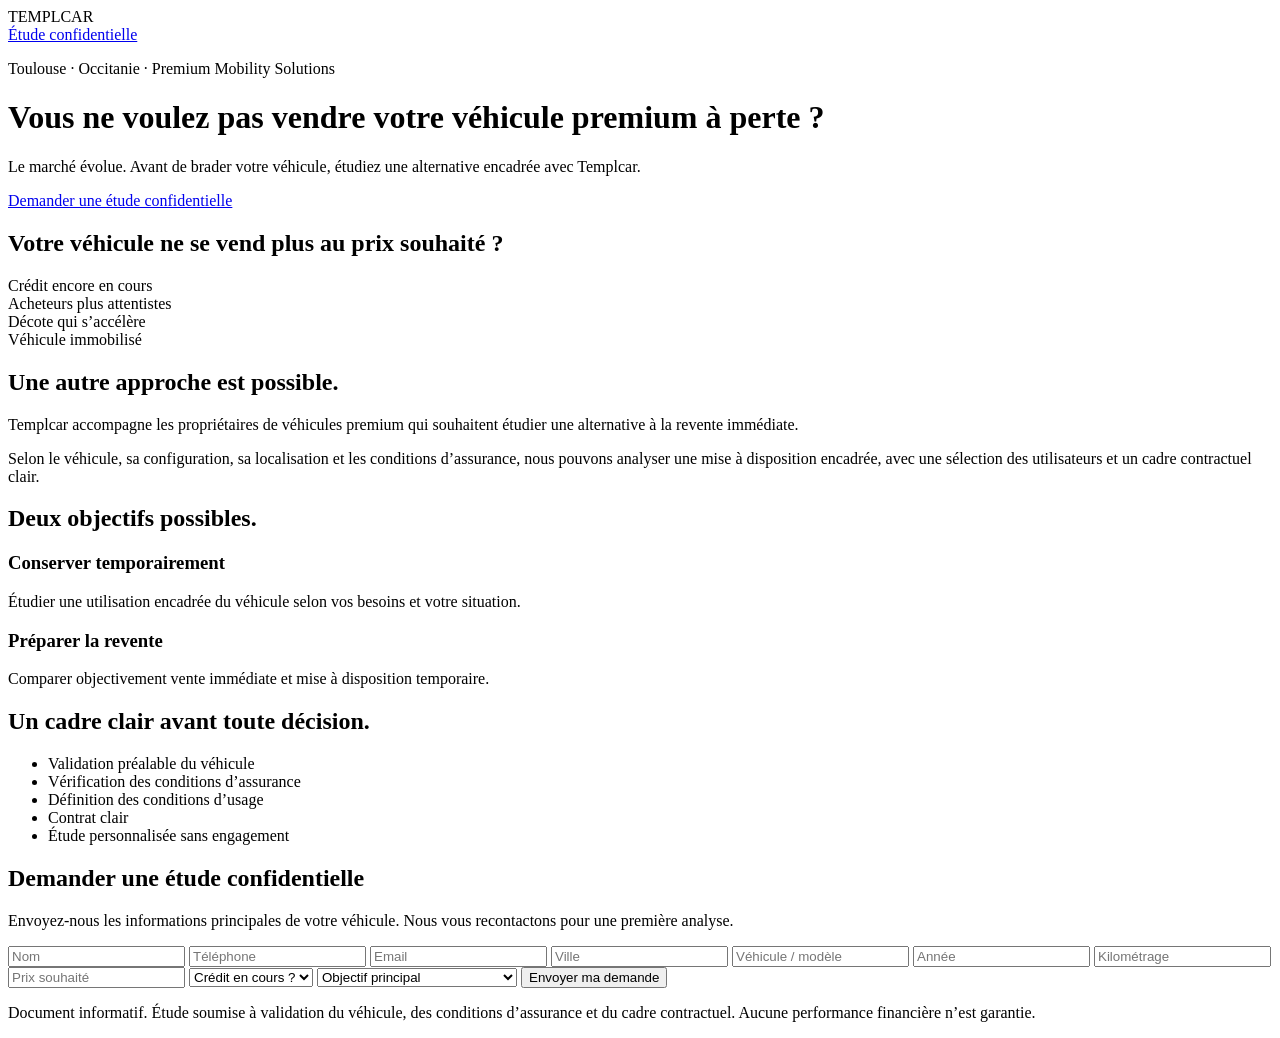
==== index.html @ 616babc9 "Ajout page d'accueil" ====
<!DOCTYPE html>
<html lang="fr">
<head>
  <meta charset="UTF-8" />
  <meta name="viewport" content="width=device-width, initial-scale=1.0" />
  <title>Rentabilisez votre voiture | Templcar</title>
  <meta name="description" content="Vous ne voulez pas vendre votre véhicule premium à perte ? Étudiez une alternative encadrée avec Templcar." />
  <link rel="stylesheet" href="style.css" />
</head>

<body>
  <header class="hero">
    <nav class="nav">
      <div class="brand">TEMPLCAR</div>
      <a href="#contact" class="nav-cta">Étude confidentielle</a>
    </nav>

    <div class="hero-content">
      <p class="eyebrow">Toulouse · Occitanie · Premium Mobility Solutions</p>
      <h1>Vous ne voulez pas vendre votre véhicule premium à perte ?</h1>
      <p class="subtitle">
        Le marché évolue. Avant de brader votre véhicule, étudiez une alternative encadrée avec Templcar.
      </p>
      <a href="#contact" class="cta">Demander une étude confidentielle</a>
    </div>
  </header>

  <main>
    <section class="section dark">
      <h2>Votre véhicule ne se vend plus au prix souhaité ?</h2>
      <div class="grid">
        <div class="card">Crédit encore en cours</div>
        <div class="card">Acheteurs plus attentistes</div>
        <div class="card">Décote qui s’accélère</div>
        <div class="card">Véhicule immobilisé</div>
      </div>
    </section>

    <section class="section">
      <h2>Une autre approche est possible.</h2>
      <p>
        Templcar accompagne les propriétaires de véhicules premium qui souhaitent étudier une alternative
        à la revente immédiate.
      </p>
      <p>
        Selon le véhicule, sa configuration, sa localisation et les conditions d’assurance, nous pouvons
        analyser une mise à disposition encadrée, avec une sélection des utilisateurs et un cadre contractuel clair.
      </p>
    </section>

    <section class="section dark">
      <h2>Deux objectifs possibles.</h2>
      <div class="grid two">
        <div class="card">
          <h3>Conserver temporairement</h3>
          <p>Étudier une utilisation encadrée du véhicule selon vos besoins et votre situation.</p>
        </div>
        <div class="card">
          <h3>Préparer la revente</h3>
          <p>Comparer objectivement vente immédiate et mise à disposition temporaire.</p>
        </div>
      </div>
    </section>

    <section class="section">
      <h2>Un cadre clair avant toute décision.</h2>
      <ul>
        <li>Validation préalable du véhicule</li>
        <li>Vérification des conditions d’assurance</li>
        <li>Définition des conditions d’usage</li>
        <li>Contrat clair</li>
        <li>Étude personnalisée sans engagement</li>
      </ul>
    </section>

    <section class="section contact" id="contact">
      <h2>Demander une étude confidentielle</h2>
      <p>
        Envoyez-nous les informations principales de votre véhicule. Nous vous recontactons pour une première analyse.
      </p>

      <form action="mailto:contact@templcar.fr" method="post" enctype="text/plain">
        <input type="text" name="Nom" placeholder="Nom" required />
        <input type="tel" name="Téléphone" placeholder="Téléphone" required />
        <input type="email" name="Email" placeholder="Email" />
        <input type="text" name="Ville" placeholder="Ville" />
        <input type="text" name="Véhicule" placeholder="Véhicule / modèle" required />
        <input type="text" name="Année" placeholder="Année" />
        <input type="text" name="Kilométrage" placeholder="Kilométrage" />
        <input type="text" name="Prix souhaité" placeholder="Prix souhaité" />
        <select name="Crédit en cours">
          <option>Crédit en cours ?</option>
          <option>Oui</option>
          <option>Non</option>
        </select>
        <select name="Objectif">
          <option>Objectif principal</option>
          <option>Vendre</option>
          <option>Étudier une mise à disposition</option>
          <option>Étudier les deux</option>
        </select>
        <button type="submit">Envoyer ma demande</button>
      </form>

      <p class="legal">
        Document informatif. Étude soumise à validation du véhicule, des conditions d’assurance
        et du cadre contractuel. Aucune performance financière n’est garantie.
      </p>
    </section>
  </main>
</body>
</html>
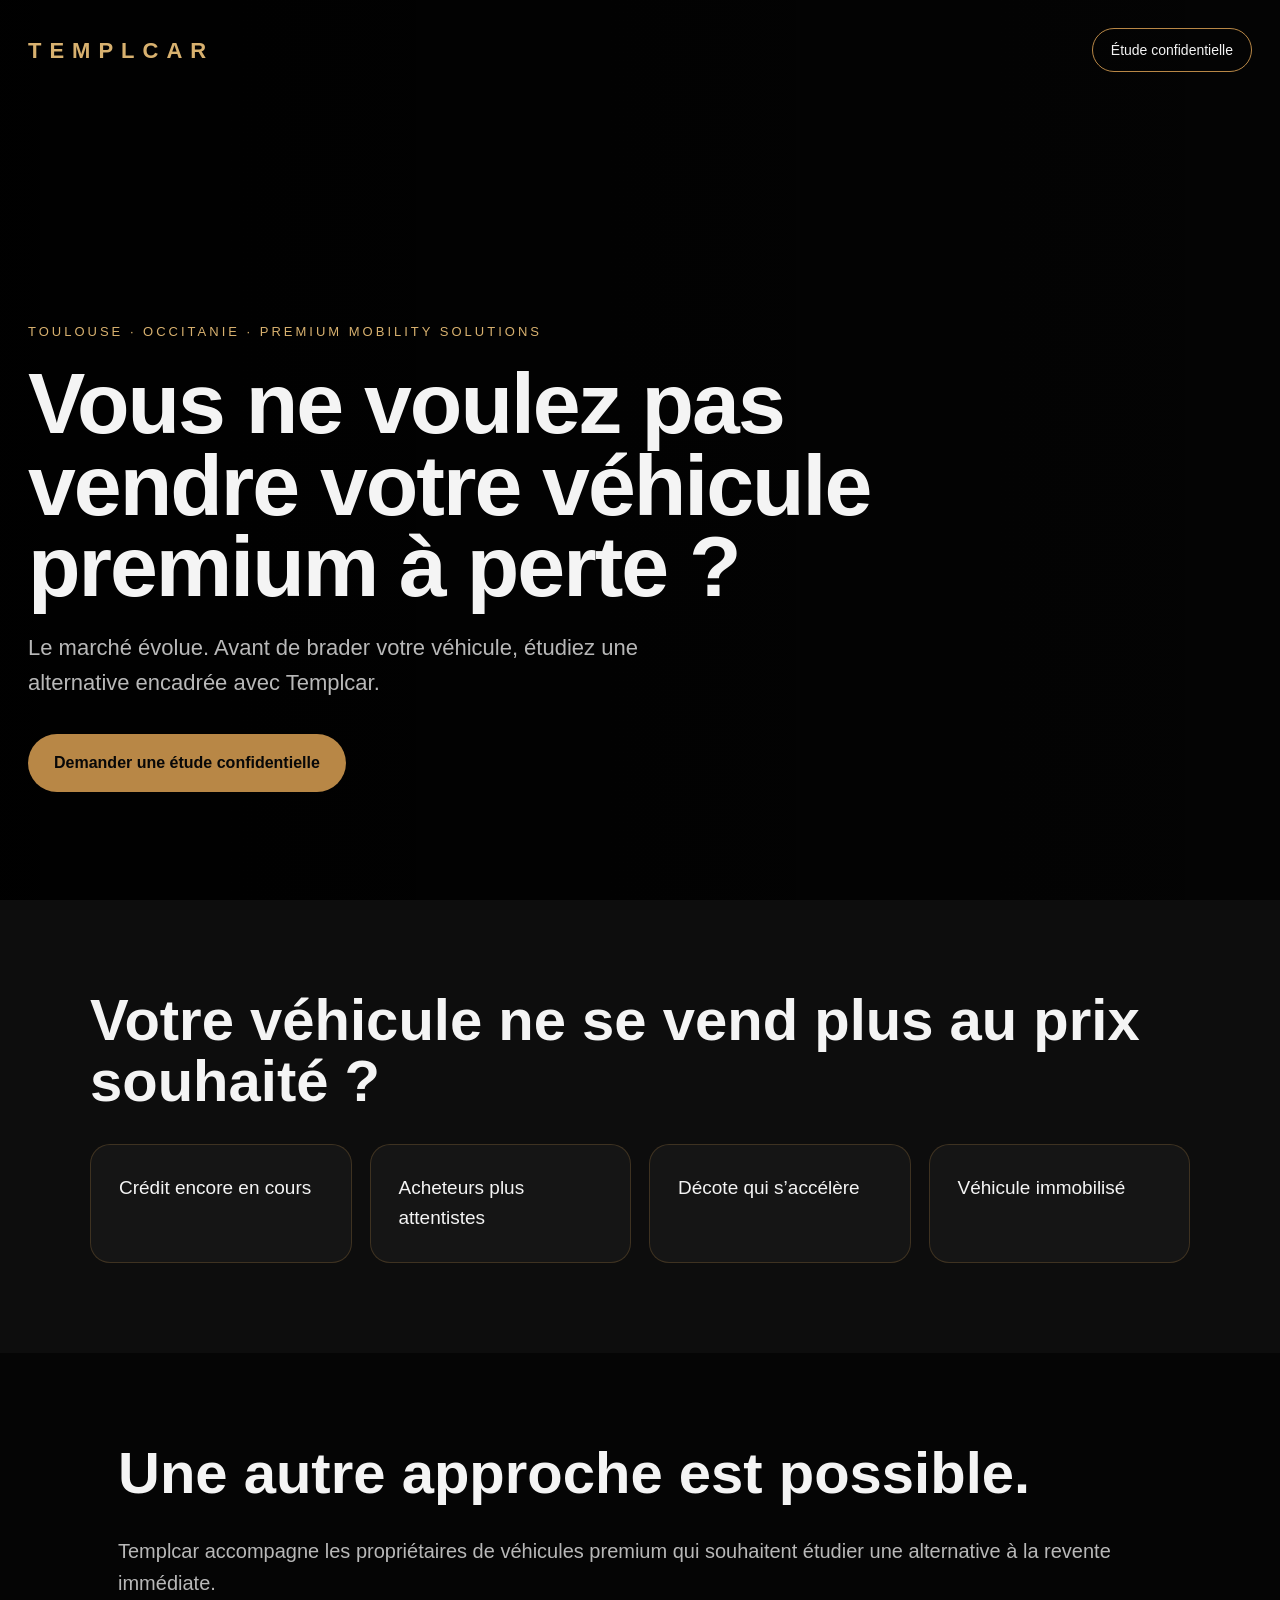
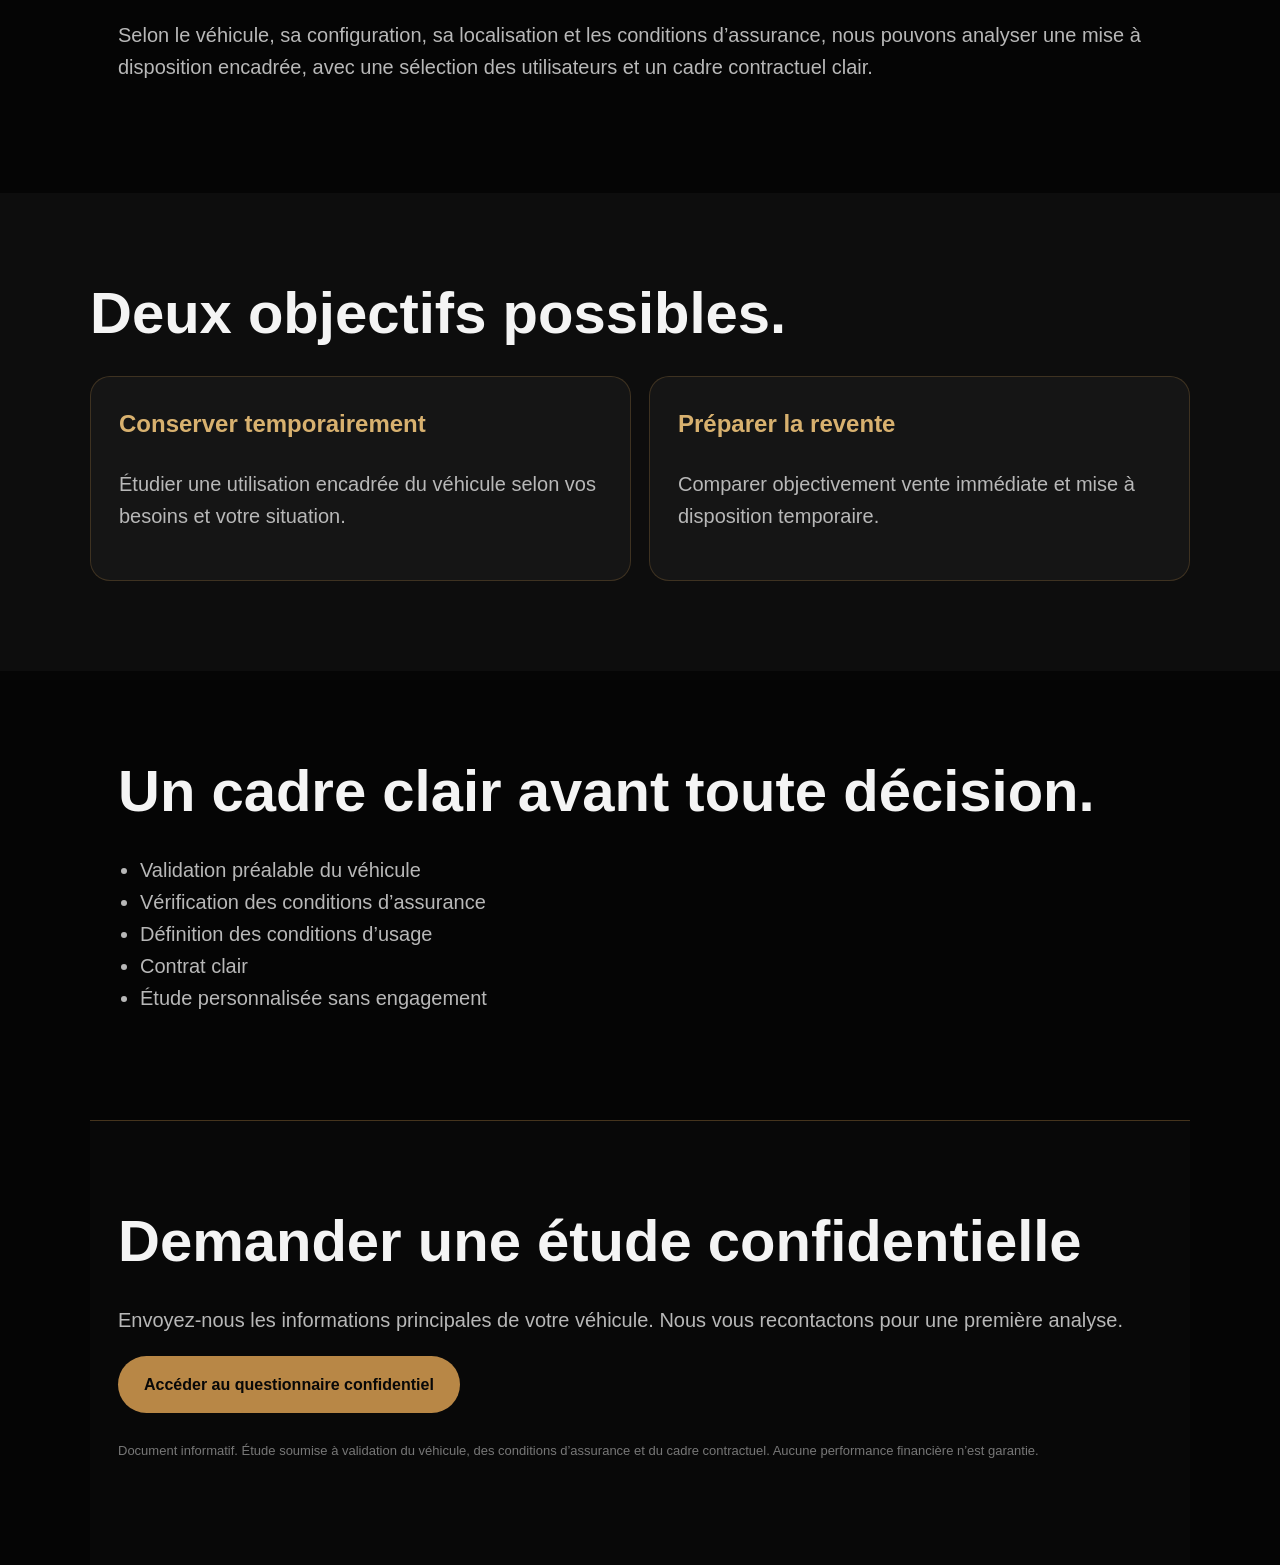
==== commit 9099c799: "Update index.html" ====
--- a/index.html
+++ b/index.html
@@ -21,7 +21,7 @@
       <p class="subtitle">
         Le marché évolue. Avant de brader votre véhicule, étudiez une alternative encadrée avec Templcar.
       </p>
-      <a href="#contact" class="cta">Demander une étude confidentielle</a>
+      <a href="https://tally.so/r/VLb9WE" target="_blank" class="cta">Demander une étude confidentielle</a>
     </div>
   </header>
 
@@ -79,28 +79,9 @@
         Envoyez-nous les informations principales de votre véhicule. Nous vous recontactons pour une première analyse.
       </p>
 
-      <form action="mailto:contact@templcar.fr" method="post" enctype="text/plain">
-        <input type="text" name="Nom" placeholder="Nom" required />
-        <input type="tel" name="Téléphone" placeholder="Téléphone" required />
-        <input type="email" name="Email" placeholder="Email" />
-        <input type="text" name="Ville" placeholder="Ville" />
-        <input type="text" name="Véhicule" placeholder="Véhicule / modèle" required />
-        <input type="text" name="Année" placeholder="Année" />
-        <input type="text" name="Kilométrage" placeholder="Kilométrage" />
-        <input type="text" name="Prix souhaité" placeholder="Prix souhaité" />
-        <select name="Crédit en cours">
-          <option>Crédit en cours ?</option>
-          <option>Oui</option>
-          <option>Non</option>
-        </select>
-        <select name="Objectif">
-          <option>Objectif principal</option>
-          <option>Vendre</option>
-          <option>Étudier une mise à disposition</option>
-          <option>Étudier les deux</option>
-        </select>
-        <button type="submit">Envoyer ma demande</button>
-      </form>
+    <a href="https://tally.so/r/VLb9WE" target="_blank" class="cta">
+  Accéder au questionnaire confidentiel
+</a>
 
       <p class="legal">
         Document informatif. Étude soumise à validation du véhicule, des conditions d’assurance
--- a/style.css
+++ b/style.css
@@ -0,0 +1,235 @@
+:root {
+  --black: #050505;
+  --dark: #0d0d0d;
+  --soft-dark: #151515;
+  --white: #f4f4f4;
+  --muted: #b8b8b8;
+  --gold: #b88746;
+  --gold-light: #d8b16f;
+}
+
+* {
+  box-sizing: border-box;
+}
+
+body {
+  margin: 0;
+  font-family: Arial, Helvetica, sans-serif;
+  background: var(--black);
+  color: var(--white);
+  line-height: 1.6;
+}
+
+a {
+  color: inherit;
+  text-decoration: none;
+}
+
+.hero {
+  min-height: 100vh;
+  padding: 28px;
+  background:
+    linear-gradient(90deg, rgba(0,0,0,0.92), rgba(0,0,0,0.58), rgba(0,0,0,0.25)),
+    url("https://images.unsplash.com/photo-1503376780353-7e6692767b70?auto=format&fit=crop&w=1800&q=80");
+  background-size: cover;
+  background-position: center;
+  display: flex;
+  flex-direction: column;
+}
+
+.nav {
+  display: flex;
+  justify-content: space-between;
+  align-items: center;
+}
+
+.brand {
+  letter-spacing: 8px;
+  font-weight: 700;
+  color: var(--gold-light);
+  font-size: 22px;
+}
+
+.nav-cta {
+  border: 1px solid var(--gold);
+  padding: 10px 18px;
+  border-radius: 999px;
+  font-size: 14px;
+}
+
+.hero-content {
+  max-width: 900px;
+  margin-top: auto;
+  margin-bottom: 80px;
+}
+
+.eyebrow {
+  text-transform: uppercase;
+  letter-spacing: 3px;
+  color: var(--gold-light);
+  font-size: 13px;
+}
+
+h1 {
+  font-size: clamp(42px, 8vw, 86px);
+  line-height: 0.95;
+  max-width: 980px;
+  margin: 20px 0;
+  letter-spacing: -2px;
+}
+
+.subtitle {
+  max-width: 680px;
+  font-size: 22px;
+  color: var(--muted);
+  margin-bottom: 34px;
+}
+
+.cta,
+button {
+  display: inline-block;
+  background: var(--gold);
+  color: #080808;
+  padding: 16px 26px;
+  border-radius: 999px;
+  font-weight: 700;
+  border: none;
+  cursor: pointer;
+}
+
+.section {
+  padding: 90px 28px;
+  max-width: 1100px;
+  margin: 0 auto;
+}
+
+.section.dark {
+  max-width: none;
+  background: var(--dark);
+}
+
+.section.dark > h2,
+.section.dark > p,
+.section.dark > .grid {
+  max-width: 1100px;
+  margin-left: auto;
+  margin-right: auto;
+}
+
+h2 {
+  font-size: clamp(32px, 5vw, 58px);
+  line-height: 1.05;
+  margin: 0 0 32px;
+}
+
+p,
+li {
+  font-size: 20px;
+  color: var(--muted);
+}
+
+.grid {
+  display: grid;
+  grid-template-columns: repeat(4, 1fr);
+  gap: 18px;
+}
+
+.grid.two {
+  grid-template-columns: repeat(2, 1fr);
+}
+
+.card {
+  background: var(--soft-dark);
+  border: 1px solid rgba(184, 135, 70, 0.25);
+  padding: 28px;
+  border-radius: 20px;
+  font-size: 19px;
+}
+
+.card h3 {
+  color: var(--gold-light);
+  font-size: 24px;
+  margin-top: 0;
+}
+
+ul {
+  padding-left: 22px;
+}
+
+.contact {
+  background: #080808;
+  border-top: 1px solid rgba(184, 135, 70, 0.35);
+}
+
+form {
+  display: grid;
+  grid-template-columns: repeat(2, 1fr);
+  gap: 14px;
+  margin-top: 30px;
+}
+
+input,
+select {
+  width: 100%;
+  padding: 16px;
+  background: var(--soft-dark);
+  color: var(--white);
+  border: 1px solid rgba(255,255,255,0.16);
+  border-radius: 12px;
+  font-size: 16px;
+}
+
+button {
+  margin-top: 10px;
+  grid-column: span 2;
+  font-size: 17px;
+}
+
+.legal {
+  font-size: 13px;
+  color: #777;
+  margin-top: 28px;
+}
+
+@media (max-width: 800px) {
+  .nav {
+    align-items: flex-start;
+    gap: 20px;
+  }
+
+  .brand {
+    font-size: 18px;
+    letter-spacing: 5px;
+  }
+
+  .nav-cta {
+    display: none;
+  }
+
+  .hero {
+    padding: 22px;
+    min-height: 90vh;
+  }
+
+  .hero-content {
+    margin-bottom: 40px;
+  }
+
+  .subtitle {
+    font-size: 18px;
+  }
+
+  .grid,
+  .grid.two,
+  form {
+    grid-template-columns: 1fr;
+  }
+
+  button {
+    grid-column: span 1;
+  }
+
+  .section {
+    padding: 70px 22px;
+  }
+}
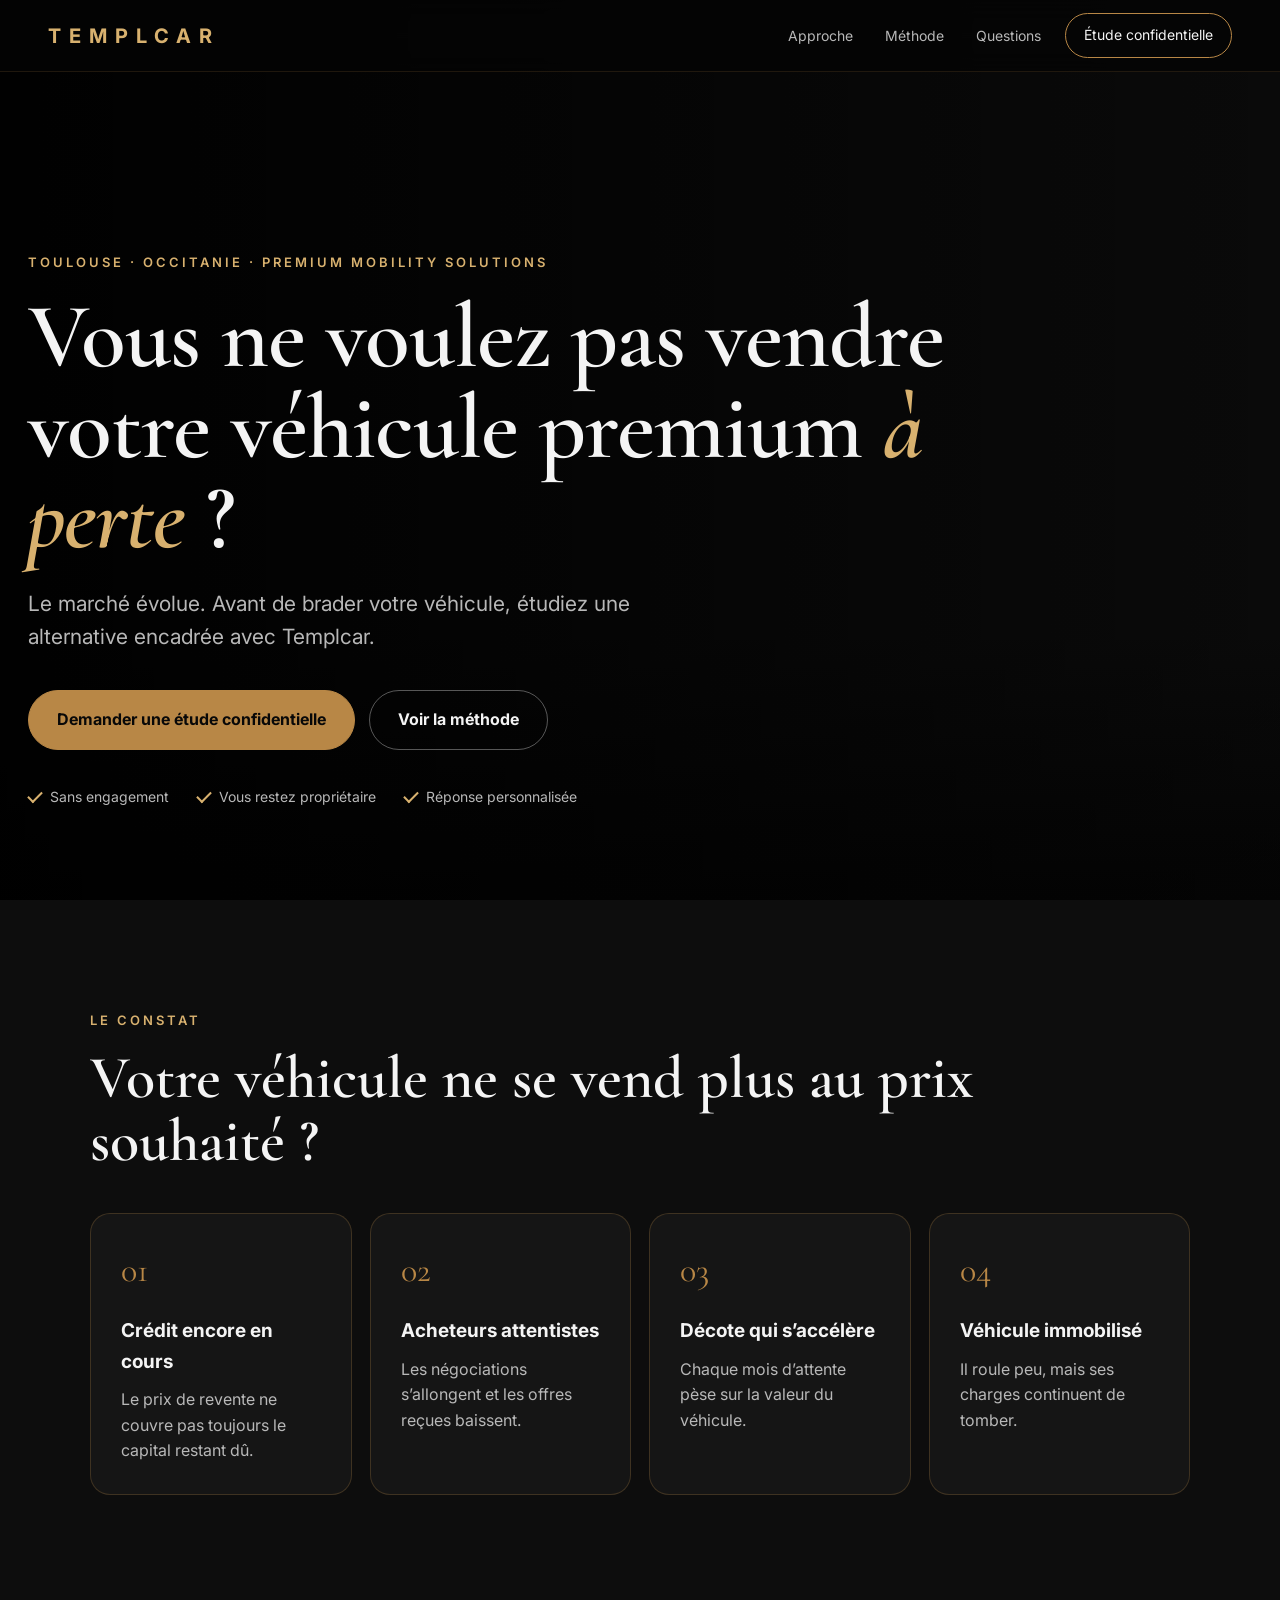
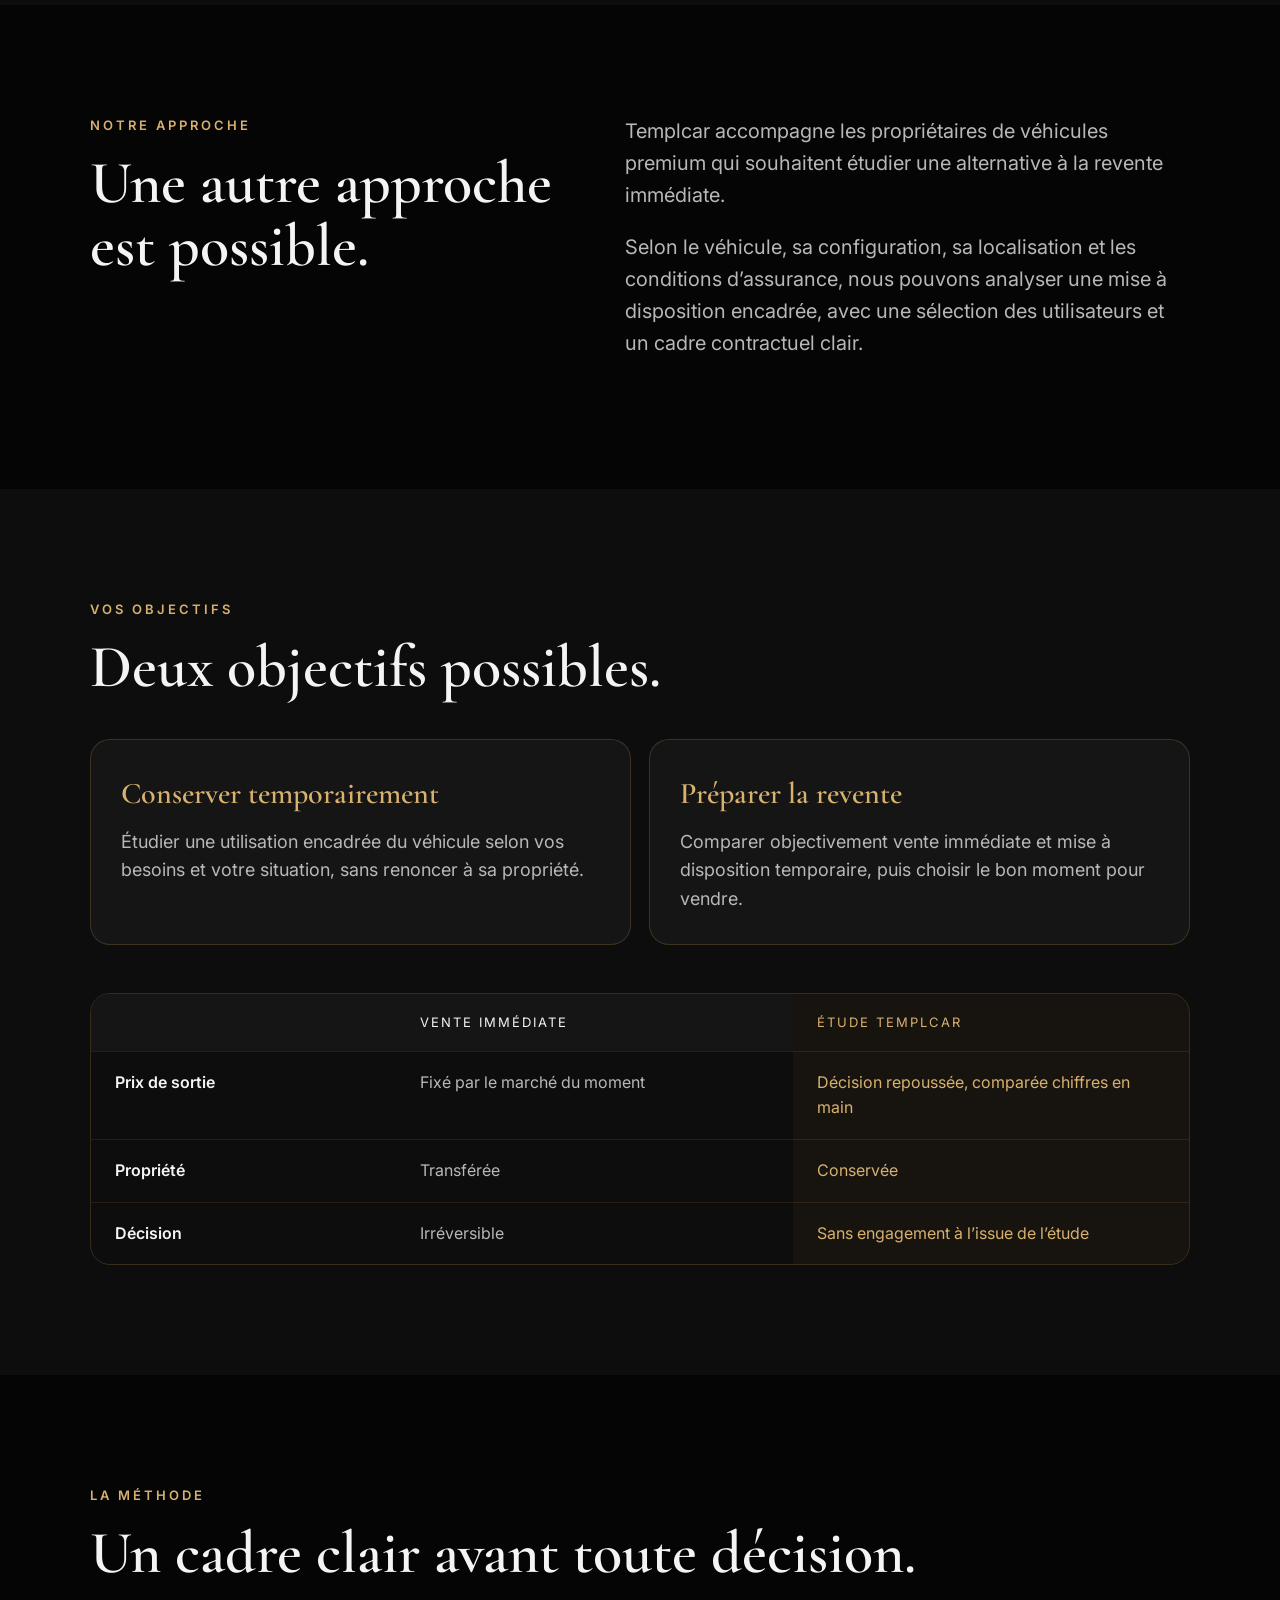
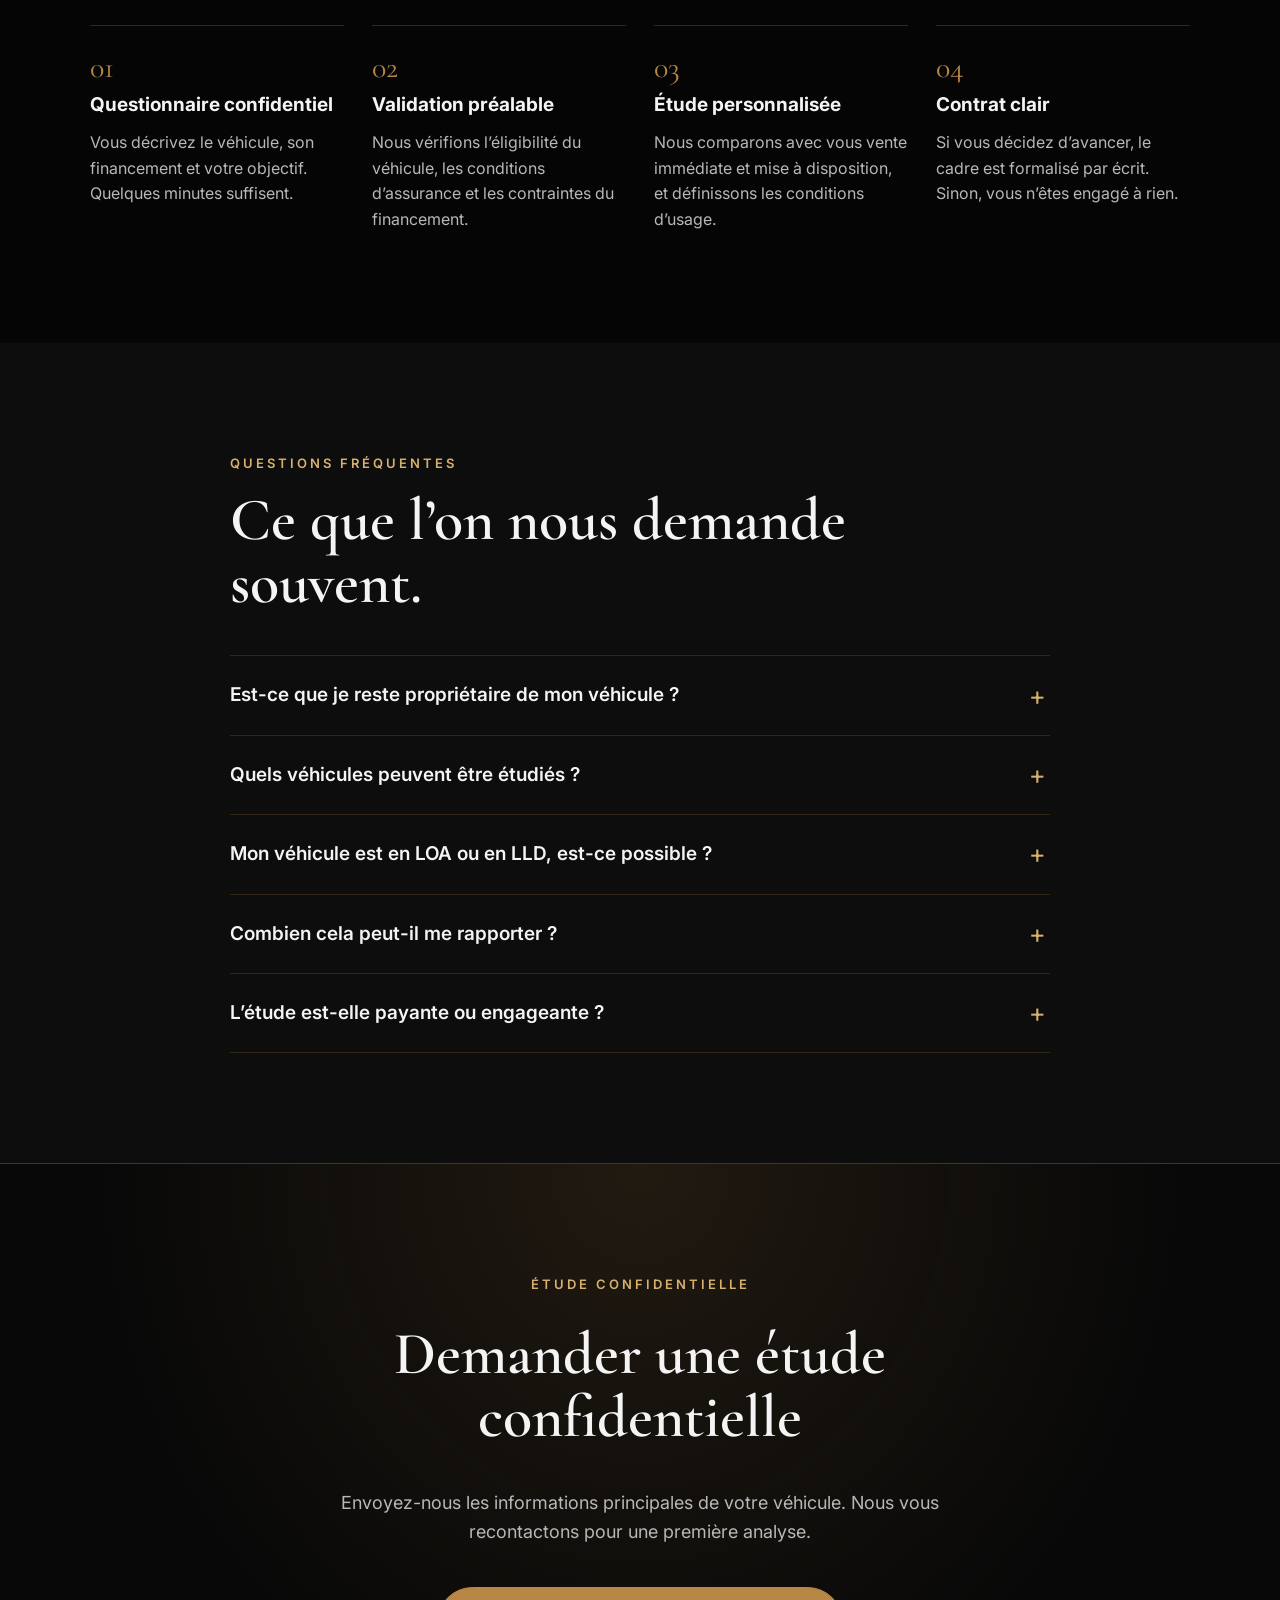
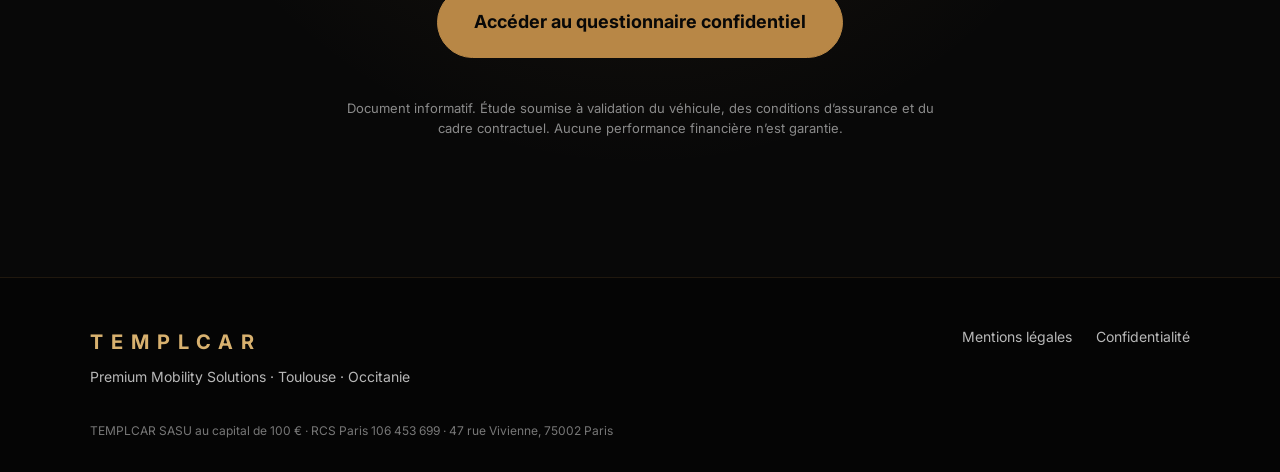
==== commit 64fa05be: "Refonte de la landing Templcar : structure, méthode, FAQ, mentions légales - Navigation fixe, CTA mo" ====
--- a/index.html
+++ b/index.html
@@ -3,91 +3,253 @@
 <head>
   <meta charset="UTF-8" />
   <meta name="viewport" content="width=device-width, initial-scale=1.0" />
-  <title>Rentabilisez votre voiture | Templcar</title>
-  <meta name="description" content="Vous ne voulez pas vendre votre véhicule premium à perte ? Étudiez une alternative encadrée avec Templcar." />
+  <title>Rentabilisez votre véhicule premium | Templcar · Toulouse</title>
+  <meta name="description" content="Vous ne voulez pas vendre votre véhicule premium à perte ? Templcar étudie avec vous une mise à disposition encadrée, à Toulouse et en Occitanie. Étude confidentielle et sans engagement." />
+  <meta name="theme-color" content="#050505" />
+
+  <meta property="og:type" content="website" />
+  <meta property="og:locale" content="fr_FR" />
+  <meta property="og:title" content="Rentabilisez votre véhicule premium | Templcar" />
+  <meta property="og:description" content="Avant de brader votre véhicule, étudiez une alternative encadrée. Étude confidentielle et sans engagement." />
+  <meta property="og:image" content="https://images.unsplash.com/photo-1503376780353-7e6692767b70?auto=format&fit=crop&w=1200&h=630&q=80" />
+  <meta name="twitter:card" content="summary_large_image" />
+
+  <link rel="icon" href="data:image/svg+xml,%3Csvg xmlns='http://www.w3.org/2000/svg' viewBox='0 0 64 64'%3E%3Crect width='64' height='64' rx='14' fill='%23050505'/%3E%3Ctext x='32' y='44' font-family='Georgia,serif' font-size='36' text-anchor='middle' fill='%23d8b16f'%3ET%3C/text%3E%3C/svg%3E" />
+
+  <link rel="preconnect" href="https://fonts.googleapis.com" />
+  <link rel="preconnect" href="https://fonts.gstatic.com" crossorigin />
+  <link href="https://fonts.googleapis.com/css2?family=Cormorant+Garamond:wght@500;600;700&family=Inter:wght@400;500;600;700&display=swap" rel="stylesheet" />
+  <link rel="preload" as="image" href="https://images.unsplash.com/photo-1503376780353-7e6692767b70?auto=format&fit=crop&w=1800&q=80" />
   <link rel="stylesheet" href="style.css" />
+
+  <script type="application/ld+json">
+  {
+    "@context": "https://schema.org",
+    "@type": "Organization",
+    "name": "TEMPLCAR",
+    "slogan": "Premium Mobility Solutions",
+    "legalName": "TEMPLCAR SASU",
+    "taxID": "106 453 699 RCS Paris",
+    "areaServed": ["Toulouse", "Occitanie"],
+    "address": {
+      "@type": "PostalAddress",
+      "streetAddress": "47 rue Vivienne",
+      "postalCode": "75002",
+      "addressLocality": "Paris",
+      "addressCountry": "FR"
+    }
+  }
+  </script>
 </head>
 
 <body>
-  <header class="hero">
-    <nav class="nav">
-      <div class="brand">TEMPLCAR</div>
+  <a class="skip-link" href="#main">Aller au contenu</a>
+
+  <header class="site-header" id="top">
+    <nav class="nav" aria-label="Navigation principale">
+      <a href="#top" class="brand" aria-label="Templcar, retour en haut">TEMPLCAR</a>
+      <ul class="nav-links">
+        <li><a href="#approche">Approche</a></li>
+        <li><a href="#methode">Méthode</a></li>
+        <li><a href="#faq">Questions</a></li>
+      </ul>
       <a href="#contact" class="nav-cta">Étude confidentielle</a>
     </nav>
-
+  </header>
+
+  <section class="hero" aria-labelledby="hero-title">
     <div class="hero-content">
       <p class="eyebrow">Toulouse · Occitanie · Premium Mobility Solutions</p>
-      <h1>Vous ne voulez pas vendre votre véhicule premium à perte ?</h1>
+      <h1 id="hero-title">Vous ne voulez pas vendre votre véhicule premium <em>à perte</em>&nbsp;?</h1>
       <p class="subtitle">
         Le marché évolue. Avant de brader votre véhicule, étudiez une alternative encadrée avec Templcar.
       </p>
-      <a href="https://tally.so/r/VLb9WE" target="_blank" class="cta">Demander une étude confidentielle</a>
+      <div class="hero-actions">
+        <a href="https://tally.so/r/VLb9WE" target="_blank" rel="noopener" class="cta">Demander une étude confidentielle</a>
+        <a href="#methode" class="cta ghost">Voir la méthode</a>
+      </div>
+      <ul class="hero-proof" aria-label="Nos engagements">
+        <li>Sans engagement</li>
+        <li>Vous restez propriétaire</li>
+        <li>Réponse personnalisée</li>
+      </ul>
     </div>
-  </header>
-
-  <main>
-    <section class="section dark">
-      <h2>Votre véhicule ne se vend plus au prix souhaité ?</h2>
-      <div class="grid">
-        <div class="card">Crédit encore en cours</div>
-        <div class="card">Acheteurs plus attentistes</div>
-        <div class="card">Décote qui s’accélère</div>
-        <div class="card">Véhicule immobilisé</div>
-      </div>
-    </section>
-
-    <section class="section">
-      <h2>Une autre approche est possible.</h2>
-      <p>
-        Templcar accompagne les propriétaires de véhicules premium qui souhaitent étudier une alternative
-        à la revente immédiate.
-      </p>
-      <p>
-        Selon le véhicule, sa configuration, sa localisation et les conditions d’assurance, nous pouvons
-        analyser une mise à disposition encadrée, avec une sélection des utilisateurs et un cadre contractuel clair.
-      </p>
-    </section>
-
-    <section class="section dark">
-      <h2>Deux objectifs possibles.</h2>
-      <div class="grid two">
-        <div class="card">
-          <h3>Conserver temporairement</h3>
-          <p>Étudier une utilisation encadrée du véhicule selon vos besoins et votre situation.</p>
-        </div>
-        <div class="card">
-          <h3>Préparer la revente</h3>
-          <p>Comparer objectivement vente immédiate et mise à disposition temporaire.</p>
-        </div>
-      </div>
-    </section>
-
-    <section class="section">
-      <h2>Un cadre clair avant toute décision.</h2>
-      <ul>
-        <li>Validation préalable du véhicule</li>
-        <li>Vérification des conditions d’assurance</li>
-        <li>Définition des conditions d’usage</li>
-        <li>Contrat clair</li>
-        <li>Étude personnalisée sans engagement</li>
-      </ul>
-    </section>
-
-    <section class="section contact" id="contact">
-      <h2>Demander une étude confidentielle</h2>
-      <p>
-        Envoyez-nous les informations principales de votre véhicule. Nous vous recontactons pour une première analyse.
-      </p>
-
-    <a href="https://tally.so/r/VLb9WE" target="_blank" class="cta">
-  Accéder au questionnaire confidentiel
-</a>
-
-      <p class="legal">
-        Document informatif. Étude soumise à validation du véhicule, des conditions d’assurance
-        et du cadre contractuel. Aucune performance financière n’est garantie.
-      </p>
+  </section>
+
+  <main id="main">
+    <section class="section dark" aria-labelledby="constat-title">
+      <div class="container">
+        <p class="kicker">Le constat</p>
+        <h2 id="constat-title">Votre véhicule ne se vend plus au prix souhaité&nbsp;?</h2>
+        <div class="grid four">
+          <div class="card pain">
+            <span class="card-num">01</span>
+            <h3>Crédit encore en cours</h3>
+            <p>Le prix de revente ne couvre pas toujours le capital restant dû.</p>
+          </div>
+          <div class="card pain">
+            <span class="card-num">02</span>
+            <h3>Acheteurs attentistes</h3>
+            <p>Les négociations s’allongent et les offres reçues baissent.</p>
+          </div>
+          <div class="card pain">
+            <span class="card-num">03</span>
+            <h3>Décote qui s’accélère</h3>
+            <p>Chaque mois d’attente pèse sur la valeur du véhicule.</p>
+          </div>
+          <div class="card pain">
+            <span class="card-num">04</span>
+            <h3>Véhicule immobilisé</h3>
+            <p>Il roule peu, mais ses charges continuent de tomber.</p>
+          </div>
+        </div>
+      </div>
+    </section>
+
+    <section class="section" id="approche" aria-labelledby="approche-title">
+      <div class="container split">
+        <div>
+          <p class="kicker">Notre approche</p>
+          <h2 id="approche-title">Une autre approche est possible.</h2>
+        </div>
+        <div class="prose">
+          <p>
+            Templcar accompagne les propriétaires de véhicules premium qui souhaitent étudier une alternative
+            à la revente immédiate.
+          </p>
+          <p>
+            Selon le véhicule, sa configuration, sa localisation et les conditions d’assurance, nous pouvons
+            analyser une mise à disposition encadrée, avec une sélection des utilisateurs et un cadre contractuel clair.
+          </p>
+        </div>
+      </div>
+    </section>
+
+    <section class="section dark" aria-labelledby="objectifs-title">
+      <div class="container">
+        <p class="kicker">Vos objectifs</p>
+        <h2 id="objectifs-title">Deux objectifs possibles.</h2>
+        <div class="grid two">
+          <div class="card feature">
+            <h3>Conserver temporairement</h3>
+            <p>Étudier une utilisation encadrée du véhicule selon vos besoins et votre situation, sans renoncer à sa propriété.</p>
+          </div>
+          <div class="card feature">
+            <h3>Préparer la revente</h3>
+            <p>Comparer objectivement vente immédiate et mise à disposition temporaire, puis choisir le bon moment pour vendre.</p>
+          </div>
+        </div>
+
+        <div class="compare" role="table" aria-label="Comparaison vente immédiate et étude Templcar">
+          <div class="compare-row compare-head" role="row">
+            <span role="columnheader"></span>
+            <span role="columnheader">Vente immédiate</span>
+            <span role="columnheader">Étude Templcar</span>
+          </div>
+          <div class="compare-row" role="row">
+            <span role="rowheader">Prix de sortie</span>
+            <span role="cell">Fixé par le marché du moment</span>
+            <span role="cell">Décision repoussée, comparée chiffres en main</span>
+          </div>
+          <div class="compare-row" role="row">
+            <span role="rowheader">Propriété</span>
+            <span role="cell">Transférée</span>
+            <span role="cell">Conservée</span>
+          </div>
+          <div class="compare-row" role="row">
+            <span role="rowheader">Décision</span>
+            <span role="cell">Irréversible</span>
+            <span role="cell">Sans engagement à l’issue de l’étude</span>
+          </div>
+        </div>
+      </div>
+    </section>
+
+    <section class="section" id="methode" aria-labelledby="methode-title">
+      <div class="container">
+        <p class="kicker">La méthode</p>
+        <h2 id="methode-title">Un cadre clair avant toute décision.</h2>
+        <ol class="steps">
+          <li class="step">
+            <h3>Questionnaire confidentiel</h3>
+            <p>Vous décrivez le véhicule, son financement et votre objectif. Quelques minutes suffisent.</p>
+          </li>
+          <li class="step">
+            <h3>Validation préalable</h3>
+            <p>Nous vérifions l’éligibilité du véhicule, les conditions d’assurance et les contraintes du financement.</p>
+          </li>
+          <li class="step">
+            <h3>Étude personnalisée</h3>
+            <p>Nous comparons avec vous vente immédiate et mise à disposition, et définissons les conditions d’usage.</p>
+          </li>
+          <li class="step">
+            <h3>Contrat clair</h3>
+            <p>Si vous décidez d’avancer, le cadre est formalisé par écrit. Sinon, vous n’êtes engagé à rien.</p>
+          </li>
+        </ol>
+      </div>
+    </section>
+
+    <section class="section dark" id="faq" aria-labelledby="faq-title">
+      <div class="container narrow">
+        <p class="kicker">Questions fréquentes</p>
+        <h2 id="faq-title">Ce que l’on nous demande souvent.</h2>
+
+        <details>
+          <summary>Est-ce que je reste propriétaire de mon véhicule&nbsp;?</summary>
+          <p>Oui. L’étude porte sur une mise à disposition encadrée, pas sur une cession. Vous conservez la propriété du véhicule.</p>
+        </details>
+        <details>
+          <summary>Quels véhicules peuvent être étudiés&nbsp;?</summary>
+          <p>Des véhicules premium, en bon état, situés à Toulouse ou en Occitanie. L’éligibilité dépend du modèle, de sa configuration, de son kilométrage et de son assurabilité.</p>
+        </details>
+        <details>
+          <summary>Mon véhicule est en LOA ou en LLD, est-ce possible&nbsp;?</summary>
+          <p>Les contrats de location avec option d’achat ou longue durée limitent souvent la mise à disposition à des tiers. Nous vérifions votre contrat avant toute proposition&nbsp;: sans accord compatible, nous ne donnons pas suite.</p>
+        </details>
+        <details>
+          <summary>Combien cela peut-il me rapporter&nbsp;?</summary>
+          <p>Nous ne communiquons aucun chiffre avant étude. Le résultat dépend du véhicule, de la demande locale, de l’assurance et de vos conditions d’usage. Aucune performance financière n’est garantie.</p>
+        </details>
+        <details>
+          <summary>L’étude est-elle payante ou engageante&nbsp;?</summary>
+          <p>Non. La première analyse est gratuite et sans engagement. Vos informations restent confidentielles.</p>
+        </details>
+      </div>
+    </section>
+
+    <section class="section contact" id="contact" aria-labelledby="contact-title">
+      <div class="container narrow center">
+        <p class="kicker">Étude confidentielle</p>
+        <h2 id="contact-title">Demander une étude confidentielle</h2>
+        <p>
+          Envoyez-nous les informations principales de votre véhicule. Nous vous recontactons pour une première analyse.
+        </p>
+        <a href="https://tally.so/r/VLb9WE" target="_blank" rel="noopener" class="cta large">
+          Accéder au questionnaire confidentiel
+        </a>
+        <p class="legal">
+          Document informatif. Étude soumise à validation du véhicule, des conditions d’assurance
+          et du cadre contractuel. Aucune performance financière n’est garantie.
+        </p>
+      </div>
     </section>
   </main>
+
+  <footer class="footer">
+    <div class="container footer-inner">
+      <div>
+        <span class="brand">TEMPLCAR</span>
+        <p>Premium Mobility Solutions · Toulouse · Occitanie</p>
+      </div>
+      <div class="footer-links">
+        <a href="mentions-legales.html">Mentions légales</a>
+        <a href="mentions-legales.html#confidentialite">Confidentialité</a>
+      </div>
+    </div>
+    <div class="container"><p class="footer-legal">TEMPLCAR SASU au capital de 100 € · RCS Paris 106 453 699 · 47 rue Vivienne, 75002 Paris</p></div>
+  </footer>
+
+  <a href="https://tally.so/r/VLb9WE" target="_blank" rel="noopener" class="mobile-cta">Demander une étude confidentielle</a>
 </body>
 </html>
--- a/style.css
+++ b/style.css
@@ -2,22 +2,32 @@
   --black: #050505;
   --dark: #0d0d0d;
   --soft-dark: #151515;
+  --line: rgba(184, 135, 70, 0.25);
   --white: #f4f4f4;
   --muted: #b8b8b8;
   --gold: #b88746;
   --gold-light: #d8b16f;
+  --serif: "Cormorant Garamond", Georgia, "Times New Roman", serif;
+  --sans: "Inter", Arial, Helvetica, sans-serif;
+  --header-h: 72px;
 }
 
 * {
   box-sizing: border-box;
 }
 
+html {
+  scroll-behavior: smooth;
+  scroll-padding-top: var(--header-h);
+}
+
 body {
   margin: 0;
-  font-family: Arial, Helvetica, sans-serif;
+  font-family: var(--sans);
   background: var(--black);
   color: var(--white);
   line-height: 1.6;
+  -webkit-font-smoothing: antialiased;
 }
 
 a {
@@ -25,29 +35,87 @@
   text-decoration: none;
 }
 
-.hero {
-  min-height: 100vh;
-  padding: 28px;
-  background:
-    linear-gradient(90deg, rgba(0,0,0,0.92), rgba(0,0,0,0.58), rgba(0,0,0,0.25)),
-    url("https://images.unsplash.com/photo-1503376780353-7e6692767b70?auto=format&fit=crop&w=1800&q=80");
-  background-size: cover;
-  background-position: center;
-  display: flex;
-  flex-direction: column;
+a:focus-visible,
+summary:focus-visible {
+  outline: 2px solid var(--gold-light);
+  outline-offset: 3px;
+}
+
+.skip-link {
+  position: absolute;
+  left: -9999px;
+  top: 8px;
+  z-index: 100;
+  background: var(--gold);
+  color: #080808;
+  padding: 10px 16px;
+  border-radius: 8px;
+}
+
+.skip-link:focus {
+  left: 8px;
+}
+
+.container {
+  max-width: 1100px;
+  margin: 0 auto;
+}
+
+.container.narrow {
+  max-width: 820px;
+}
+
+.center {
+  text-align: center;
+}
+
+/* Header */
+
+.site-header {
+  position: fixed;
+  inset: 0 0 auto 0;
+  z-index: 50;
+  height: var(--header-h);
+  background: rgba(5, 5, 5, 0.72);
+  backdrop-filter: blur(12px);
+  -webkit-backdrop-filter: blur(12px);
+  border-bottom: 1px solid rgba(184, 135, 70, 0.15);
 }
 
 .nav {
+  max-width: 1240px;
+  height: 100%;
+  margin: 0 auto;
+  padding: 0 28px;
   display: flex;
   justify-content: space-between;
   align-items: center;
+  gap: 24px;
 }
 
 .brand {
   letter-spacing: 8px;
   font-weight: 700;
   color: var(--gold-light);
-  font-size: 22px;
+  font-size: 20px;
+}
+
+.nav-links {
+  display: flex;
+  gap: 32px;
+  list-style: none;
+  margin: 0 0 0 auto;
+  padding: 0;
+}
+
+.nav-links a {
+  font-size: 14px;
+  color: var(--muted);
+  transition: color 0.2s;
+}
+
+.nav-links a:hover {
+  color: var(--white);
 }
 
 .nav-cta {
@@ -55,83 +123,196 @@
   padding: 10px 18px;
   border-radius: 999px;
   font-size: 14px;
+  white-space: nowrap;
+  transition: background 0.2s, color 0.2s;
+}
+
+.nav-cta:hover {
+  background: var(--gold);
+  color: #080808;
+}
+
+/* Hero */
+
+.hero {
+  min-height: 100vh;
+  min-height: 100svh;
+  padding: calc(var(--header-h) + 28px) 28px 28px;
+  background:
+    linear-gradient(90deg, rgba(0,0,0,0.94), rgba(0,0,0,0.62), rgba(0,0,0,0.25)),
+    linear-gradient(0deg, var(--black), transparent 30%),
+    url("https://images.unsplash.com/photo-1503376780353-7e6692767b70?auto=format&fit=crop&w=1800&q=80"),
+    var(--dark);
+  background-size: cover;
+  background-position: center;
+  display: flex;
+  flex-direction: column;
 }
 
 .hero-content {
-  max-width: 900px;
-  margin-top: auto;
-  margin-bottom: 80px;
-}
-
-.eyebrow {
+  max-width: 1240px;
+  width: 100%;
+  margin: auto auto 64px;
+}
+
+.eyebrow,
+.kicker {
   text-transform: uppercase;
   letter-spacing: 3px;
   color: var(--gold-light);
   font-size: 13px;
+  font-weight: 600;
+  margin: 0 0 16px;
+}
+
+h1,
+h2 {
+  font-family: var(--serif);
+  font-weight: 600;
 }
 
 h1 {
-  font-size: clamp(42px, 8vw, 86px);
-  line-height: 0.95;
+  font-size: clamp(44px, 8vw, 92px);
+  line-height: 0.98;
   max-width: 980px;
-  margin: 20px 0;
-  letter-spacing: -2px;
+  margin: 20px 0 24px;
+  letter-spacing: -1px;
+}
+
+h1 em {
+  font-style: italic;
+  color: var(--gold-light);
 }
 
 .subtitle {
-  max-width: 680px;
-  font-size: 22px;
+  max-width: 640px;
+  font-size: 21px;
   color: var(--muted);
-  margin-bottom: 34px;
-}
-
-.cta,
-button {
+  margin: 0 0 36px;
+}
+
+.hero-actions {
+  display: flex;
+  flex-wrap: wrap;
+  gap: 14px;
+}
+
+.hero-proof {
+  display: flex;
+  flex-wrap: wrap;
+  gap: 10px 28px;
+  list-style: none;
+  padding: 0;
+  margin: 36px 0 0;
+}
+
+.hero-proof li {
+  font-size: 14px;
+  color: var(--muted);
+  padding-left: 22px;
+  position: relative;
+}
+
+.hero-proof li::before {
+  content: "";
+  position: absolute;
+  left: 0;
+  top: 50%;
+  width: 12px;
+  height: 6px;
+  border-left: 2px solid var(--gold-light);
+  border-bottom: 2px solid var(--gold-light);
+  transform: translateY(-70%) rotate(-45deg);
+}
+
+/* Buttons */
+
+.cta {
   display: inline-block;
   background: var(--gold);
   color: #080808;
-  padding: 16px 26px;
+  padding: 16px 28px;
   border-radius: 999px;
   font-weight: 700;
-  border: none;
-  cursor: pointer;
-}
+  font-size: 16px;
+  border: 1px solid var(--gold);
+  transition: background 0.2s, transform 0.2s, box-shadow 0.2s;
+}
+
+.cta:hover {
+  background: var(--gold-light);
+  transform: translateY(-1px);
+  box-shadow: 0 10px 30px rgba(184, 135, 70, 0.25);
+}
+
+.cta.ghost {
+  background: transparent;
+  color: var(--white);
+  border-color: rgba(244, 244, 244, 0.35);
+}
+
+.cta.ghost:hover {
+  border-color: var(--gold-light);
+  box-shadow: none;
+}
+
+.cta.large {
+  padding: 20px 36px;
+  font-size: 18px;
+  margin-top: 12px;
+}
+
+/* Sections */
 
 .section {
-  padding: 90px 28px;
-  max-width: 1100px;
-  margin: 0 auto;
+  padding: 110px 28px;
 }
 
 .section.dark {
-  max-width: none;
   background: var(--dark);
 }
 
-.section.dark > h2,
-.section.dark > p,
-.section.dark > .grid {
-  max-width: 1100px;
-  margin-left: auto;
-  margin-right: auto;
-}
-
 h2 {
-  font-size: clamp(32px, 5vw, 58px);
+  font-size: clamp(36px, 5vw, 60px);
   line-height: 1.05;
-  margin: 0 0 32px;
+  margin: 0 0 40px;
+}
+
+h3 {
+  margin: 0 0 10px;
 }
 
 p,
 li {
+  font-size: 18px;
+  color: var(--muted);
+}
+
+.split {
+  display: grid;
+  grid-template-columns: 1fr 1.2fr;
+  gap: 64px;
+  align-items: start;
+}
+
+.split h2 {
+  margin-bottom: 0;
+}
+
+.prose p {
   font-size: 20px;
-  color: var(--muted);
-}
+  margin: 0 0 20px;
+}
+
+/* Cards */
 
 .grid {
   display: grid;
+  gap: 18px;
+}
+
+.grid.four {
   grid-template-columns: repeat(4, 1fr);
-  gap: 18px;
 }
 
 .grid.two {
@@ -140,96 +321,385 @@
 
 .card {
   background: var(--soft-dark);
-  border: 1px solid rgba(184, 135, 70, 0.25);
-  padding: 28px;
+  border: 1px solid var(--line);
+  padding: 30px;
   border-radius: 20px;
+  transition: border-color 0.2s, transform 0.2s;
+}
+
+.card:hover {
+  border-color: rgba(216, 177, 111, 0.55);
+  transform: translateY(-2px);
+}
+
+.card p {
+  font-size: 16px;
+  margin: 0;
+}
+
+.card-num {
+  display: block;
+  font-family: var(--serif);
+  font-size: 34px;
+  color: var(--gold);
+  margin-bottom: 18px;
+}
+
+.pain h3 {
   font-size: 19px;
-}
-
-.card h3 {
+  color: var(--white);
+}
+
+.feature h3 {
+  font-family: var(--serif);
   color: var(--gold-light);
-  font-size: 24px;
-  margin-top: 0;
-}
-
-ul {
-  padding-left: 22px;
-}
+  font-size: 30px;
+  font-weight: 600;
+}
+
+.feature p {
+  font-size: 18px;
+}
+
+/* Comparison */
+
+.compare {
+  margin-top: 48px;
+  border: 1px solid var(--line);
+  border-radius: 20px;
+  overflow: hidden;
+}
+
+.compare-row {
+  display: grid;
+  grid-template-columns: 1fr 1.3fr 1.3fr;
+}
+
+.compare-row > span {
+  padding: 18px 24px;
+  font-size: 16px;
+  color: var(--muted);
+  border-top: 1px solid rgba(184, 135, 70, 0.15);
+}
+
+.compare-head > span {
+  border-top: none;
+  font-size: 13px;
+  text-transform: uppercase;
+  letter-spacing: 2px;
+  color: var(--white);
+  background: var(--soft-dark);
+}
+
+.compare-row > span:first-child {
+  color: var(--white);
+  font-weight: 600;
+}
+
+.compare-row > span:last-child {
+  color: var(--gold-light);
+  background: rgba(184, 135, 70, 0.06);
+}
+
+/* Steps */
+
+.steps {
+  list-style: none;
+  counter-reset: step;
+  padding: 0;
+  margin: 0;
+  display: grid;
+  grid-template-columns: repeat(4, 1fr);
+  gap: 28px;
+}
+
+.step {
+  counter-increment: step;
+  position: relative;
+  padding-top: 64px;
+  border-top: 1px solid var(--line);
+}
+
+.step::before {
+  content: counter(step, decimal-leading-zero);
+  position: absolute;
+  top: 18px;
+  left: 0;
+  font-family: var(--serif);
+  font-size: 30px;
+  color: var(--gold);
+}
+
+.step h3 {
+  font-size: 19px;
+  color: var(--white);
+}
+
+.step p {
+  font-size: 16px;
+  margin: 0;
+}
+
+/* FAQ */
+
+details {
+  border-bottom: 1px solid rgba(184, 135, 70, 0.2);
+}
+
+details:first-of-type {
+  border-top: 1px solid rgba(184, 135, 70, 0.2);
+}
+
+summary {
+  cursor: pointer;
+  list-style: none;
+  padding: 24px 40px 24px 0;
+  font-size: 19px;
+  font-weight: 600;
+  position: relative;
+}
+
+summary::-webkit-details-marker {
+  display: none;
+}
+
+summary::after {
+  content: "+";
+  position: absolute;
+  right: 4px;
+  top: 50%;
+  transform: translateY(-50%);
+  font-size: 26px;
+  font-weight: 400;
+  color: var(--gold-light);
+  transition: transform 0.2s;
+}
+
+details[open] summary::after {
+  transform: translateY(-50%) rotate(45deg);
+}
+
+details p {
+  margin: 0 0 24px;
+  font-size: 17px;
+}
+
+/* Contact */
 
 .contact {
-  background: #080808;
+  background:
+    radial-gradient(ellipse at top, rgba(184, 135, 70, 0.14), transparent 60%),
+    #080808;
   border-top: 1px solid rgba(184, 135, 70, 0.35);
 }
 
-form {
-  display: grid;
-  grid-template-columns: repeat(2, 1fr);
-  gap: 14px;
-  margin-top: 30px;
-}
-
-input,
-select {
-  width: 100%;
-  padding: 16px;
-  background: var(--soft-dark);
-  color: var(--white);
-  border: 1px solid rgba(255,255,255,0.16);
-  border-radius: 12px;
-  font-size: 16px;
-}
-
-button {
-  margin-top: 10px;
-  grid-column: span 2;
-  font-size: 17px;
+.contact p {
+  max-width: 620px;
+  margin: 0 auto 28px;
 }
 
 .legal {
   font-size: 13px;
-  color: #777;
-  margin-top: 28px;
-}
-
-@media (max-width: 800px) {
+  color: #8a8a8a;
+  margin-top: 40px !important;
+}
+
+/* Footer */
+
+.footer {
+  padding: 48px 28px 32px;
+  border-top: 1px solid rgba(184, 135, 70, 0.15);
+}
+
+.footer-inner {
+  display: flex;
+  justify-content: space-between;
+  align-items: flex-start;
+  gap: 24px;
+  flex-wrap: wrap;
+}
+
+.footer p {
+  font-size: 14px;
+  margin: 8px 0 0;
+}
+
+.footer-links {
+  display: flex;
+  gap: 24px;
+}
+
+.footer-links a {
+  font-size: 14px;
+  color: var(--muted);
+}
+
+.footer-links a:hover {
+  color: var(--white);
+}
+
+.footer-legal {
+  font-size: 12px !important;
+  color: #777 !important;
+  margin-top: 32px !important;
+}
+
+/* Legal page */
+
+.legal-page {
+  padding: calc(var(--header-h) + 60px) 28px 90px;
+}
+
+.legal-page h1 {
+  font-size: clamp(38px, 6vw, 60px);
+}
+
+.legal-page h2 {
+  font-size: 30px;
+  margin: 48px 0 16px;
+}
+
+.legal-page p,
+.legal-page li {
+  font-size: 16px;
+}
+
+.legal-page a {
+  color: var(--gold-light);
+  text-decoration: underline;
+}
+
+/* Mobile sticky CTA */
+
+.mobile-cta {
+  display: none;
+}
+
+@media (max-width: 960px) {
+  .grid.four,
+  .steps {
+    grid-template-columns: repeat(2, 1fr);
+  }
+
+  .nav-links {
+    display: none;
+  }
+
+  .nav-cta {
+    margin-left: auto;
+  }
+}
+
+@media (max-width: 700px) {
+  :root {
+    --header-h: 64px;
+  }
+
   .nav {
-    align-items: flex-start;
-    gap: 20px;
+    padding: 0 20px;
   }
 
   .brand {
-    font-size: 18px;
+    font-size: 17px;
     letter-spacing: 5px;
   }
 
   .nav-cta {
-    display: none;
+    padding: 8px 14px;
+    font-size: 13px;
   }
 
   .hero {
-    padding: 22px;
-    min-height: 90vh;
+    padding: calc(var(--header-h) + 20px) 20px 20px;
+    min-height: 92vh;
   }
 
   .hero-content {
-    margin-bottom: 40px;
+    margin-bottom: 24px;
   }
 
   .subtitle {
     font-size: 18px;
   }
 
-  .grid,
+  .hero-actions .cta {
+    width: 100%;
+    text-align: center;
+  }
+
+  .section {
+    padding: 72px 20px;
+  }
+
+  .grid.four,
   .grid.two,
-  form {
+  .steps,
+  .split {
     grid-template-columns: 1fr;
   }
 
-  button {
-    grid-column: span 1;
-  }
-
-  .section {
-    padding: 70px 22px;
-  }
-}
+  .split {
+    gap: 24px;
+  }
+
+  .prose p {
+    font-size: 18px;
+  }
+
+  .compare-row {
+    grid-template-columns: 1fr 1fr;
+  }
+
+  .compare-row > span:first-child {
+    grid-column: 1 / -1;
+    padding-bottom: 4px;
+  }
+
+  .compare-head > span:first-child {
+    display: none;
+  }
+
+  .compare-row:not(.compare-head) > span:not(:first-child) {
+    border-top: none;
+    font-size: 15px;
+  }
+
+  .compare-row > span {
+    padding: 14px 16px;
+  }
+
+  .cta.large {
+    width: 100%;
+    font-size: 16px;
+  }
+
+  .footer {
+    padding-bottom: 96px;
+  }
+
+  .mobile-cta {
+    display: block;
+    position: fixed;
+    left: 16px;
+    right: 16px;
+    bottom: 16px;
+    z-index: 40;
+    text-align: center;
+    background: var(--gold);
+    color: #080808;
+    font-weight: 700;
+    padding: 15px 20px;
+    border-radius: 999px;
+    box-shadow: 0 10px 30px rgba(0, 0, 0, 0.5);
+  }
+}
+
+@media (prefers-reduced-motion: reduce) {
+  html {
+    scroll-behavior: auto;
+  }
+
+  * {
+    transition: none !important;
+  }
+}
